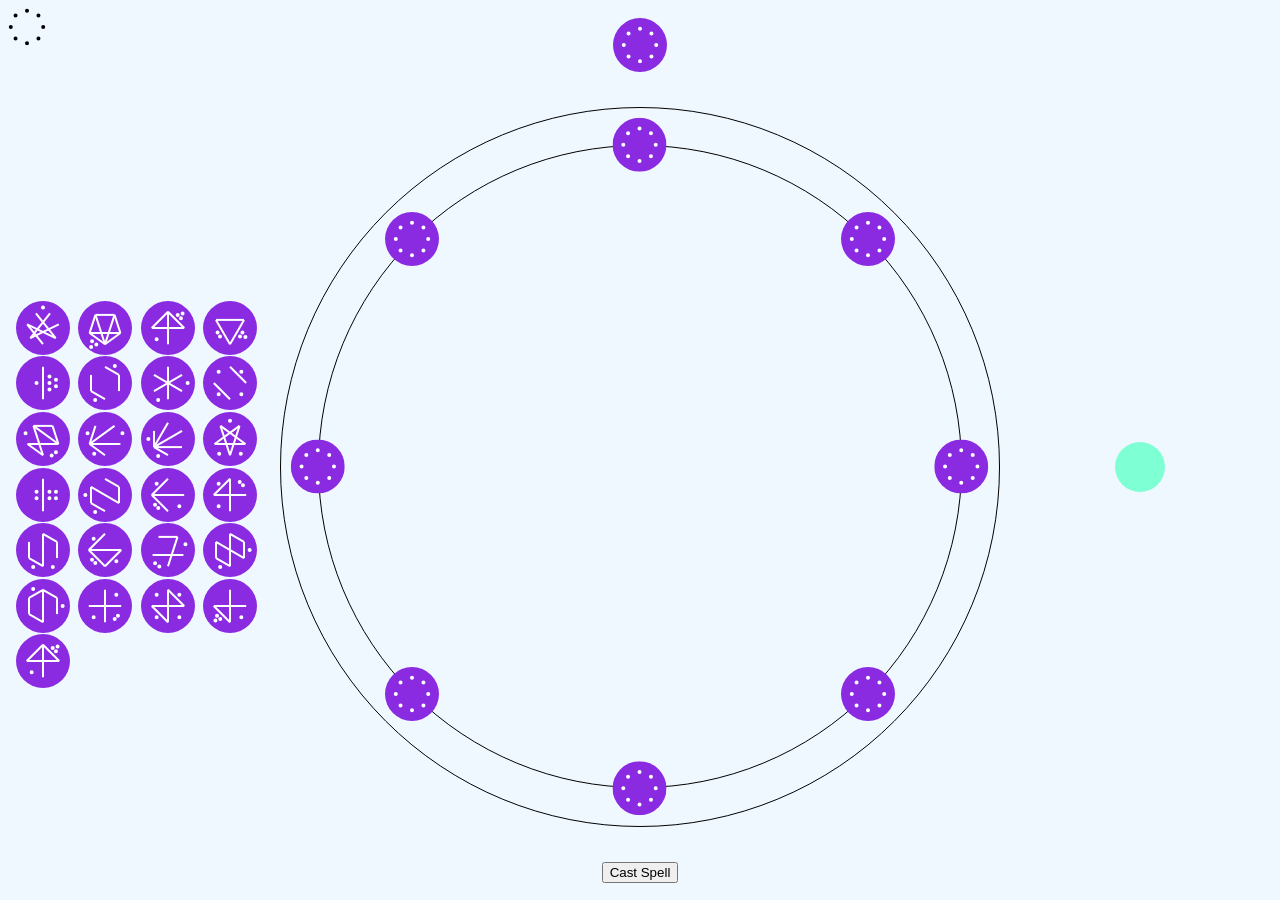
==== octagram.html @ 4550ca3b "WIP" ====
<!DOCTYPE html>
<html lang="en">
  <head>
    <meta charset="UTF-8" />
    <meta name="viewport" content="width=device-width, initial-scale=1.0" />
    <title>Octagram</title>
    <link rel="stylesheet" href="octagram.css" />
    <script src="octagram.js"></script>
    <script src="parser.js"></script>
  </head>
  <body>
    <!-- <div class="examples">--rune-value: 644;</div> -->
    <div class="spellbook">
      <div class="spellbook-runes" onclick="loadFromSpellbook(event)">
        <div id="runeA" class="rune runeA" draggable="true"></div>
        <div id="runeB" class="rune runeB" draggable="true"></div>
        <div id="runeC" class="rune runeC" draggable="true"></div>
        <div id="runeD" class="rune runeD" draggable="true"></div>
        <div id="runeE" class="rune runeE" draggable="true"></div>
        <div id="runeF" class="rune runeF" draggable="true"></div>
        <div id="runeG" class="rune runeG" draggable="true"></div>
        <div id="runeH" class="rune runeH" draggable="true"></div>
        <div id="runeI" class="rune runeI" draggable="true"></div>
        <div id="runeJ" class="rune runeJ" draggable="true"></div>
        <div id="runeK" class="rune runeK" draggable="true"></div>
        <div id="runeL" class="rune runeL" draggable="true"></div>
        <div id="runeM" class="rune runeM" draggable="true"></div>
        <div id="runeN" class="rune runeN" draggable="true"></div>
        <div id="runeO" class="rune runeO" draggable="true"></div>
        <div id="runeP" class="rune runeP" draggable="true"></div>
        <div id="runeQ" class="rune runeQ" draggable="true"></div>
        <div id="runeR" class="rune runeR" draggable="true"></div>
        <div id="runeS" class="rune runeS" draggable="true"></div>
        <div id="runeT" class="rune runeT" draggable="true"></div>
        <div id="runeU" class="rune runeU" draggable="true"></div>
        <div id="runeV" class="rune runeV" draggable="true"></div>
        <div id="runeW" class="rune runeW" draggable="true"></div>
        <div id="runeX" class="rune runeX" draggable="true"></div>
        <div id="runeY" class="rune runeY" draggable="true"></div>
      </div>
    </div>
    <div id="bread-crumbs" class="bread-crumbs" onclick="loadBreadcrumb(event)">
      <div id="crumb-1" class="rune"></div>
    </div>
    <div class="magic-circle">
      <div class="container">
        <div class="circle"></div>
        <div id="links" class="links">
          <div class="square"></div>
          <div class="square square2"></div>
          <div class="longbox"></div>
          <div class="longbox longbox2"></div>
          <div class="longbox longbox3"></div>
          <div class="longbox longbox4"></div>
          <div class="diagonal"></div>
          <div class="diagonal diagonal2"></div>
          <div class="diagonal diagonal3"></div>
          <div class="diagonal diagonal4"></div>
        </div>
        <div class="subsquare subsquare1" onclick="moveToSubCircle(event)">
          <div id="rune1" class="rune rune1" draggable="true"></div>
          <div id="rune3" class="rune rune3" draggable="true"></div>
          <div id="rune5" class="rune rune5" draggable="true"></div>
          <div id="rune7" class="rune rune7" draggable="true"></div>
        </div>
        <div class="subsquare subsquare2" onclick="moveToSubCircle(event)">
          <div id="rune2" class="rune rune2" draggable="true"></div>
          <div id="rune4" class="rune rune4" draggable="true"></div>
          <div id="rune6" class="rune rune6" draggable="true"></div>
          <div id="rune8" class="rune rune8" draggable="true"></div>
        </div>
      </div>
    </div>
    <div id="result" class="result"></div>
    <div id="spell-result" class="spell-result"></div>
    <div class="cast-button-container">
      <button id="cast-button" class="cast-button">Cast Spell</button>
    </div>

    <template id="crumb-template">
      <div class="rune"></div>
    </template>

    <template id="crumb-arrow-template">
      <div>></div>
    </template>

    <script>
      CSS.paintWorklet.addModule("../runeWorklet.js");
    </script>
  </body>
</html>
---- octagram.css ----
@property --rune-value {
  syntax: "<integer>";
  inherits: false;
  initial-value: 0;
}

@property --rune-color {
  syntax: "<color>";
  inherits: false;
  initial-value: black;
}

* {
  box-sizing: border-box;
}

html {
  height: 100%;
}

body {
  height: 100%;
  width: 100%;
  margin: 0;

  background-color: aliceblue;
  display: grid;
  grid-template-areas:
    "crumbs    crumbs crumbs"
    "spellbook circle result"
    "spellbook button _";
  grid-template-columns: 1fr auto 1fr;

  align-items: center;
  justify-items: center;
}

@keyframes rotate {
  100% {
    transform: rotate(1turn);
  }
}

.bread-crumbs {
  grid-area: crumbs;
  display: flex;
  gap: 1em;
  align-items: center;
  justify-content: center;
}

.cast-button-container {
  grid-area: button;
}

.spellbook {
  grid-area: spellbook;
  justify-self: stretch;
}

.spellbook-runes {
  padding: 1em;

  display: grid;
  grid-template-columns: repeat(auto-fill, minmax(6vmin, 1fr));
  grid-template-rows: repeat(auto-fill, minmax(6vmin, 1fr));

  gap: 0.1em;

  overflow: auto;
}

.magic-circle {
  grid-area: circle;
  width: 80vmin;
  height: 80vmin;
  overflow: hidden;
}

.container {
  width: 100%;
  height: 100%;
  display: grid;
  grid-template-areas: "magic";
  justify-items: center;
  align-items: center;

  animation: linear rotate 120s;
  animation-iteration-count: infinite;
}

.circle,
.subsquare,
.links {
  grid-area: magic;
}

.circle {
  border: 1px solid black;
  border-radius: 50%;
  width: 100%;
  height: 100%;
}

.subsquare {
  width: 70.7%; /* sqrt(2) / 2 */
  height: 70.7%;
  position: relative;
}

.subsquare2 {
  transform: rotate(calc(1 / 8 * 1turn));
  transform-origin: center;
}

@keyframes rotate-modified {
  100% {
    transform: rotate(calc(7 / 8 * 1turn));
  }
}

.magic-circle .subsquare2 .rune {
  transform: rotate(calc(-1 / 8 * 1turn));
  transform-origin: center;

  animation: linear rotate-modified 120s;
  animation-iteration-count: infinite;
  animation-direction: reverse;
}

.rune {
  background: paint(rune-smith);
  --rune-color: white;

  width: 6vmin;
  height: 6vmin;
  background-color: blueviolet;

  align-content: center;
  text-align: center;
  border-radius: 50%;

  font-size: 4vmin;
  color: azure;
}

.magic-circle .rune {
  position: absolute;

  animation: linear rotate 120s;
  animation-iteration-count: infinite;
  animation-direction: reverse;
}

.rune1,
.rune2 {
  top: 0;
  left: 0;
}

.rune3,
.rune4 {
  top: 0;
  right: 0;
}

.rune5,
.rune6 {
  bottom: 0;
  right: 0;
}

.rune7,
.rune8 {
  bottom: 0;
  left: 0;
}

.runeA {
  --rune-value: 71704;
}
.runeB {
  --rune-value: 287373;
}
.runeC {
  --rune-value: 3089;
}
.runeD {
  --rune-value: 1041;
}
.runeE {
  --rune-value: 2;
}
.runeF {
  --rune-value: 4210721;
}
.runeG {
  --rune-value: 66564;
}
.runeH {
  --rune-value: 16416;
}
.runeI {
  --rune-value: 417864;
}
.runeJ {
  --rune-value: 54;
}
.runeK {
  --rune-value: 62;
}
.runeL {
  --rune-value: 1051148;
}
.runeM {
  --rune-value: 4;
}
.runeN {
  --rune-value: 4489250;
  /* --rune-value: 552; */
}
.runeO {
  --rune-value: 22;
}
.runeP {
  --rune-value: 65554;
}
.runeQ {
  --rune-value: 335905;
}
.runeR {
  --rune-value: 524310;
}
.runeS {
  --rune-value: 32904;
}
.runeT {
  --rune-value: 599073;
}
.runeU {
  --rune-value: 10748225;
}
.runeV {
  --rune-value: 2052;
}
.runeW {
  --rune-value: 81960;
}
.runeX {
  --rune-value: 522;
}
.runeY {
  --rune-value: 3089;
}

.links {
  width: calc(100% - calc(6vmin * 2 * 0.707));
  height: calc(100% - calc(6vmin * 2 * 0.707));
  border: 1px solid black;
  border-radius: 50%;

  display: grid;
  grid-template-areas: "link";
  justify-items: center;
  align-items: center;

  --link-color: rebeccapurple;
  --link-width: 4px;

  --link-1-2: 0;
  --link-1-3: 0;
  --link-1-4: 0;
  --link-1-5: 0;
  --link-1-6: 0;
  --link-1-7: 0;
  --link-1-8: 0;

  --link-2-3: 0;
  --link-2-4: 0;
  --link-2-5: 0;
  --link-2-6: 0;
  --link-2-7: 0;
  --link-2-8: 0;

  --link-3-4: 0;
  --link-3-5: 0;
  --link-3-6: 0;
  --link-3-7: 0;
  --link-3-8: 0;

  --link-4-5: 0;
  --link-4-6: 0;
  --link-4-7: 0;
  --link-4-8: 0;

  --link-5-6: 0;
  --link-5-7: 0;
  --link-5-8: 0;

  --link-6-7: 0;
  --link-6-8: 0;

  --link-7-8: 0;
}

.longbox {
  width: 38.3%; /* sqrt(2 - sqrt(2)) / 2 */
  height: 92.4%; /* sqrt(2 + sqrt(2)) / 2 */
  position: relative;
  border: 4px solid var(--link-color);

  border-top-width: calc(var(--link-2-3) * var(--link-width));
  border-right-width: calc(var(--link-3-6) * var(--link-width));
  border-bottom-width: calc(var(--link-6-7) * var(--link-width));
  border-left-width: calc(var(--link-2-7) * var(--link-width));
  grid-area: link;
  transform: rotate(calc(1 / 16 * 1turn));
}

.longbox2 {
  transform: rotate(calc(3 / 16 * 1turn));
  border-top-width: calc(var(--link-3-4) * var(--link-width));
  border-right-width: calc(var(--link-4-7) * var(--link-width));
  border-bottom-width: calc(var(--link-7-8) * var(--link-width));
  border-left-width: calc(var(--link-3-8) * var(--link-width));
}

.longbox3 {
  transform: rotate(calc(5 / 16 * 1turn));
  border-top-width: calc(var(--link-4-5) * var(--link-width));
  border-right-width: calc(var(--link-5-8) * var(--link-width));
  border-bottom-width: calc(var(--link-1-8) * var(--link-width));
  border-left-width: calc(var(--link-1-4) * var(--link-width));
}

.longbox4 {
  transform: rotate(calc(7 / 16 * 1turn));
  border-top-width: calc(var(--link-5-6) * var(--link-width));
  border-right-width: calc(var(--link-1-6) * var(--link-width));
  border-bottom-width: calc(var(--link-1-2) * var(--link-width));
  border-left-width: calc(var(--link-2-5) * var(--link-width));
}

.square {
  width: 70.7%; /* sqrt(2) / 2 */
  height: 70.7%;
  position: relative;
  grid-area: link;
  border: 4px solid var(--link-color);
  border-top-width: calc(var(--link-1-3) * var(--link-width));
  border-right-width: calc(var(--link-3-5) * var(--link-width));
  border-bottom-width: calc(var(--link-5-7) * var(--link-width));
  border-left-width: calc(var(--link-1-7) * var(--link-width));
}

.square2 {
  transform: rotate(calc(1 / 8 * 1turn));
  transform-origin: center;
  border-top-width: calc(var(--link-2-4) * var(--link-width));
  border-right-width: calc(var(--link-4-6) * var(--link-width));
  border-bottom-width: calc(var(--link-6-8) * var(--link-width));
  border-left-width: calc(var(--link-2-8) * var(--link-width));
}

.diagonal {
  width: 0%;
  height: 100%;
  position: relative;
  border-style: solid;
  border-color: var(--link-color);
  border-width: 0 0 0 0;
  border-right-width: calc(var(--link-2-6) * var(--link-width));
  grid-area: link;
}

.diagonal2 {
  transform: rotate(calc(1 / 8 * 1turn));
  border-right-width: calc(var(--link-3-7) * var(--link-width));
}

.diagonal3 {
  transform: rotate(calc(2 / 8 * 1turn));
  border-right-width: calc(var(--link-4-8) * var(--link-width));
}

.diagonal4 {
  transform: rotate(calc(3 / 8 * 1turn));
  border-right-width: calc(var(--link-1-5) * var(--link-width));
}

.result {
  width: 6vmin;
  height: 6vmin;
  position: absolute;
  top: 0;
  left: 0;

  background: paint(rune-smith);
}

.spell-result {
  grid-area: result;
  background-color: aquamarine;
  width: 50px;
  height: 50px;
  border-radius: 50%;

  font-size: 2em;

  display: flex;
  align-items: center;
  justify-content: center;
}
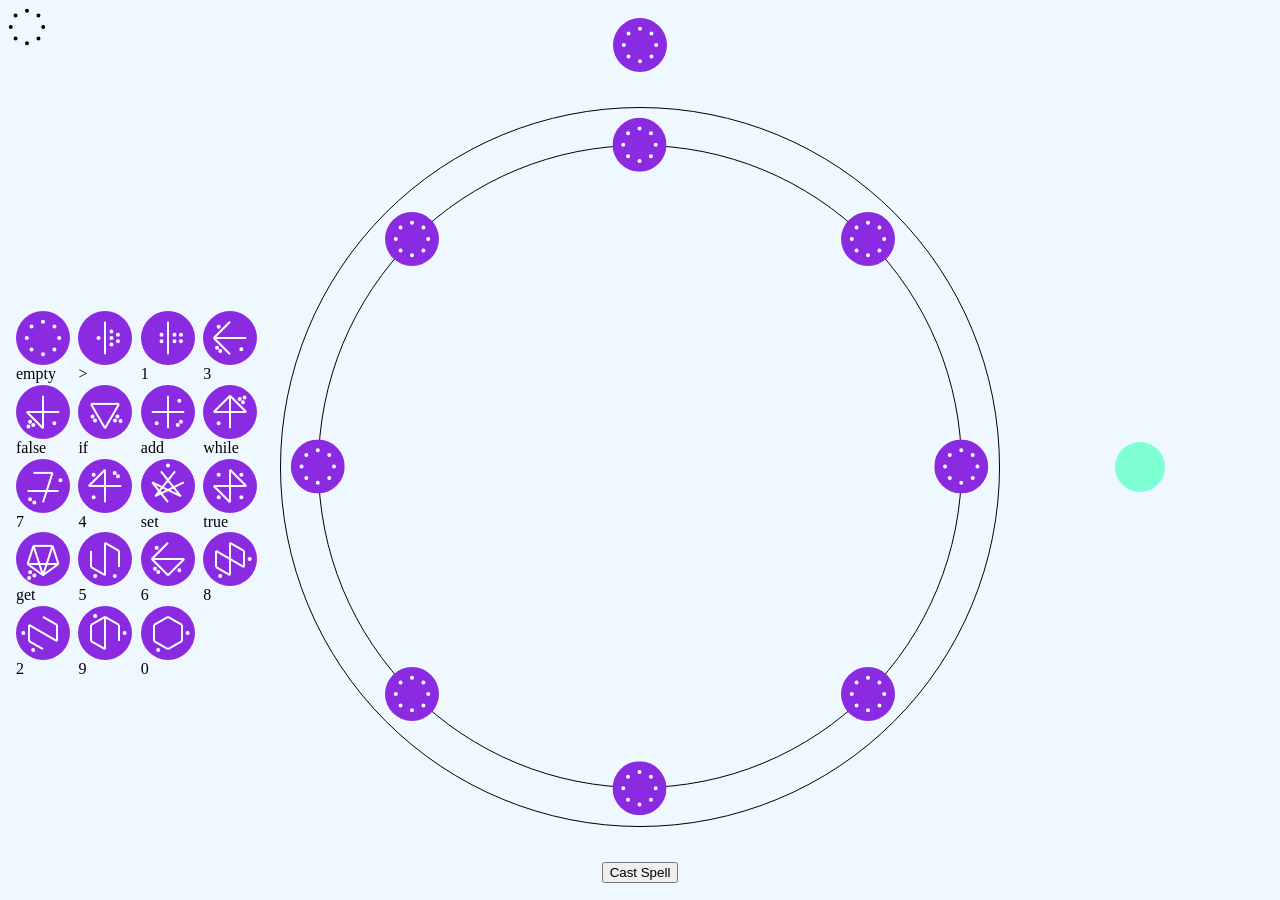
==== commit b822a2ad: "render spellbook from rune list" ====
--- a/octagram.html
+++ b/octagram.html
@@ -11,8 +11,12 @@
   <body>
     <!-- <div class="examples">--rune-value: 644;</div> -->
     <div class="spellbook">
-      <div class="spellbook-runes" onclick="loadFromSpellbook(event)">
-        <div id="runeA" class="rune runeA" draggable="true"></div>
+      <div
+        id="spellbook-runes"
+        class="spellbook-runes"
+        onclick="loadFromSpellbook(event)"
+      >
+        <!-- <div id="runeA" class="rune runeA" draggable="true"></div>
         <div id="runeB" class="rune runeB" draggable="true"></div>
         <div id="runeC" class="rune runeC" draggable="true"></div>
         <div id="runeD" class="rune runeD" draggable="true"></div>
@@ -36,7 +40,7 @@
         <div id="runeV" class="rune runeV" draggable="true"></div>
         <div id="runeW" class="rune runeW" draggable="true"></div>
         <div id="runeX" class="rune runeX" draggable="true"></div>
-        <div id="runeY" class="rune runeY" draggable="true"></div>
+        <div id="runeY" class="rune runeY" draggable="true"></div> -->
       </div>
     </div>
     <div id="bread-crumbs" class="bread-crumbs" onclick="loadBreadcrumb(event)">
@@ -77,6 +81,13 @@
       <button id="cast-button" class="cast-button">Cast Spell</button>
     </div>
 
+    <template id="spellbook-rune-template">
+      <div class="rune-container">
+        <div class="rune" draggable="true"></div>
+        <div class="rune-name"></div>
+      </div>
+    </template>
+
     <template id="crumb-template">
       <div class="rune"></div>
     </template>
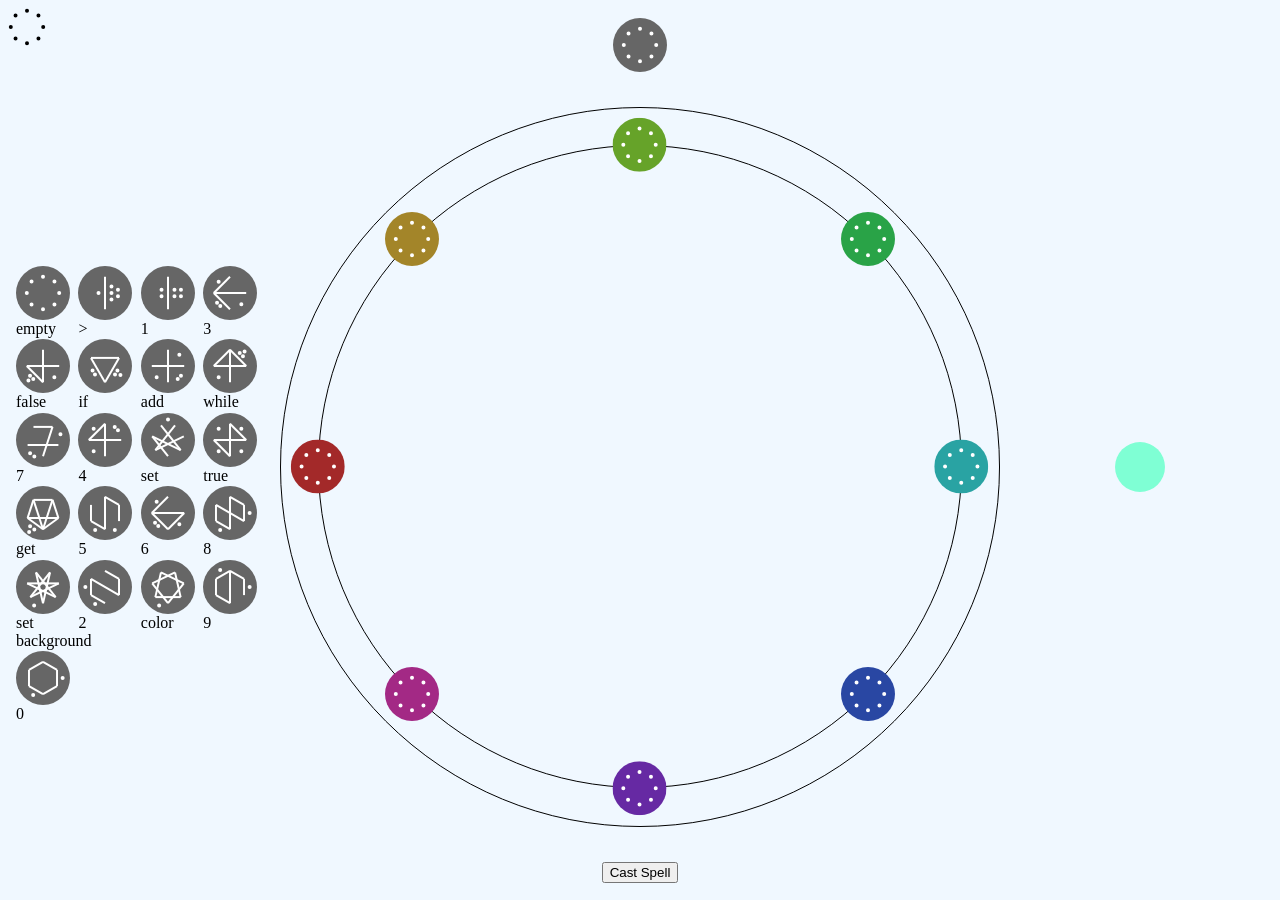
==== commit 556815db: "added colors" ====
--- a/octagram.html
+++ b/octagram.html
@@ -8,7 +8,7 @@
     <script src="octagram.js"></script>
     <script src="parser.js"></script>
   </head>
-  <body>
+  <body id="body">
     <!-- <div class="examples">--rune-value: 644;</div> -->
     <div class="spellbook">
       <div
--- a/octagram.css
+++ b/octagram.css
@@ -8,6 +8,12 @@
   syntax: "<color>";
   inherits: false;
   initial-value: black;
+}
+
+@property --background-hue {
+  syntax: "<number>";
+  initial-value: 0;
+  inherits: false;
 }
 
 * {
@@ -131,10 +137,12 @@
 .rune {
   background: paint(rune-smith);
   --rune-color: white;
+  --background-hue: 0;
+  --saturation: 0%;
 
   width: 6vmin;
   height: 6vmin;
-  background-color: blueviolet;
+  background-color: hsl(var(--background-hue), var(--saturation), 40%);
 
   align-content: center;
   text-align: center;
@@ -142,6 +150,8 @@
 
   font-size: 4vmin;
   color: azure;
+
+  transition: --background-hue 0.5s;
 }
 
 .magic-circle .rune {
@@ -150,6 +160,8 @@
   animation: linear rotate 120s;
   animation-iteration-count: infinite;
   animation-direction: reverse;
+
+  --saturation: 60%;
 }
 
 .rune1,
@@ -174,83 +186,6 @@
 .rune8 {
   bottom: 0;
   left: 0;
-}
-
-.runeA {
-  --rune-value: 71704;
-}
-.runeB {
-  --rune-value: 287373;
-}
-.runeC {
-  --rune-value: 3089;
-}
-.runeD {
-  --rune-value: 1041;
-}
-.runeE {
-  --rune-value: 2;
-}
-.runeF {
-  --rune-value: 4210721;
-}
-.runeG {
-  --rune-value: 66564;
-}
-.runeH {
-  --rune-value: 16416;
-}
-.runeI {
-  --rune-value: 417864;
-}
-.runeJ {
-  --rune-value: 54;
-}
-.runeK {
-  --rune-value: 62;
-}
-.runeL {
-  --rune-value: 1051148;
-}
-.runeM {
-  --rune-value: 4;
-}
-.runeN {
-  --rune-value: 4489250;
-  /* --rune-value: 552; */
-}
-.runeO {
-  --rune-value: 22;
-}
-.runeP {
-  --rune-value: 65554;
-}
-.runeQ {
-  --rune-value: 335905;
-}
-.runeR {
-  --rune-value: 524310;
-}
-.runeS {
-  --rune-value: 32904;
-}
-.runeT {
-  --rune-value: 599073;
-}
-.runeU {
-  --rune-value: 10748225;
-}
-.runeV {
-  --rune-value: 2052;
-}
-.runeW {
-  --rune-value: 81960;
-}
-.runeX {
-  --rune-value: 522;
-}
-.runeY {
-  --rune-value: 3089;
 }
 
 .links {
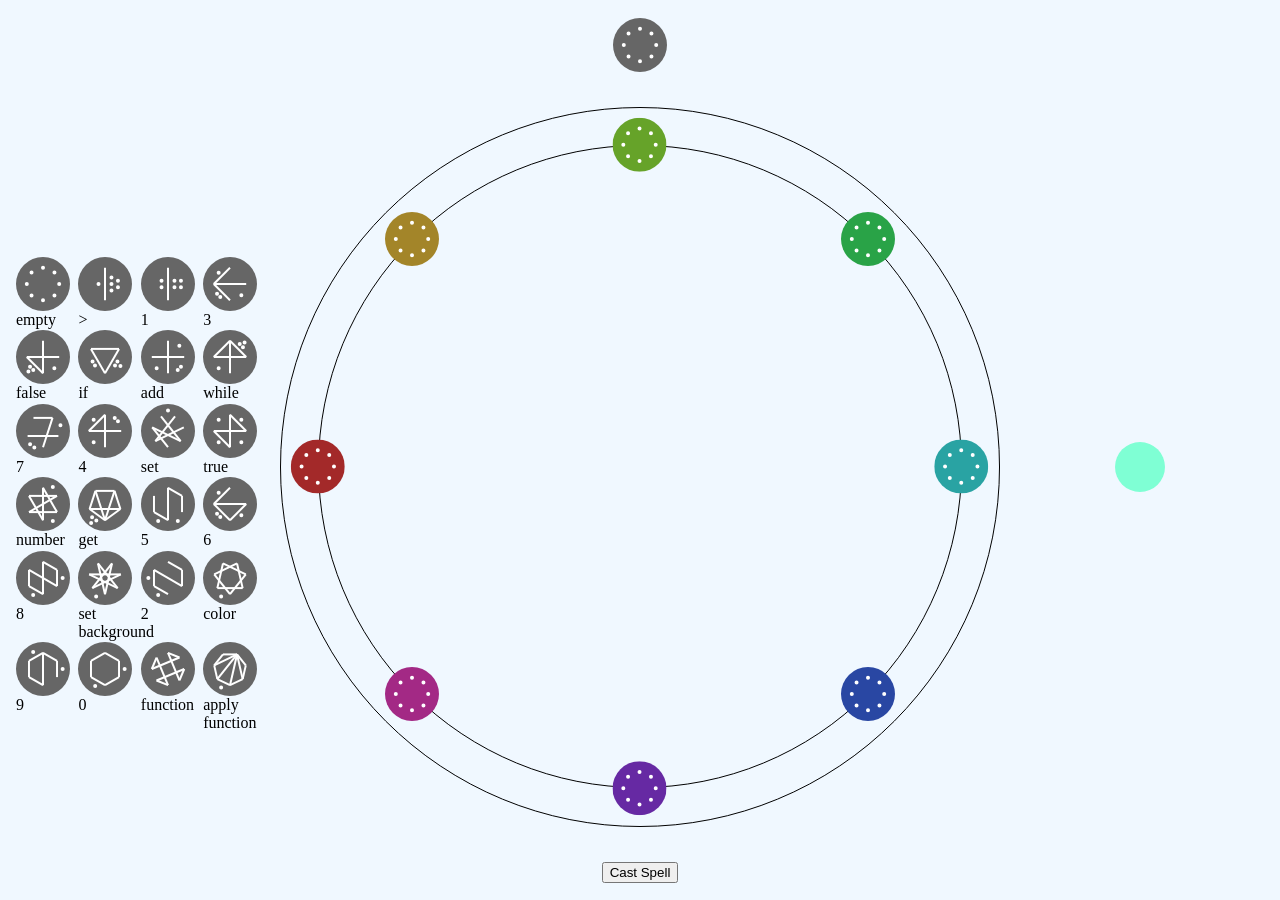
==== commit bc214ab5: "removed excess code" ====
--- a/octagram.html
+++ b/octagram.html
@@ -9,39 +9,12 @@
     <script src="parser.js"></script>
   </head>
   <body id="body">
-    <!-- <div class="examples">--rune-value: 644;</div> -->
     <div class="spellbook">
       <div
         id="spellbook-runes"
         class="spellbook-runes"
         onclick="loadFromSpellbook(event)"
-      >
-        <!-- <div id="runeA" class="rune runeA" draggable="true"></div>
-        <div id="runeB" class="rune runeB" draggable="true"></div>
-        <div id="runeC" class="rune runeC" draggable="true"></div>
-        <div id="runeD" class="rune runeD" draggable="true"></div>
-        <div id="runeE" class="rune runeE" draggable="true"></div>
-        <div id="runeF" class="rune runeF" draggable="true"></div>
-        <div id="runeG" class="rune runeG" draggable="true"></div>
-        <div id="runeH" class="rune runeH" draggable="true"></div>
-        <div id="runeI" class="rune runeI" draggable="true"></div>
-        <div id="runeJ" class="rune runeJ" draggable="true"></div>
-        <div id="runeK" class="rune runeK" draggable="true"></div>
-        <div id="runeL" class="rune runeL" draggable="true"></div>
-        <div id="runeM" class="rune runeM" draggable="true"></div>
-        <div id="runeN" class="rune runeN" draggable="true"></div>
-        <div id="runeO" class="rune runeO" draggable="true"></div>
-        <div id="runeP" class="rune runeP" draggable="true"></div>
-        <div id="runeQ" class="rune runeQ" draggable="true"></div>
-        <div id="runeR" class="rune runeR" draggable="true"></div>
-        <div id="runeS" class="rune runeS" draggable="true"></div>
-        <div id="runeT" class="rune runeT" draggable="true"></div>
-        <div id="runeU" class="rune runeU" draggable="true"></div>
-        <div id="runeV" class="rune runeV" draggable="true"></div>
-        <div id="runeW" class="rune runeW" draggable="true"></div>
-        <div id="runeX" class="rune runeX" draggable="true"></div>
-        <div id="runeY" class="rune runeY" draggable="true"></div> -->
-      </div>
+      ></div>
     </div>
     <div id="bread-crumbs" class="bread-crumbs" onclick="loadBreadcrumb(event)">
       <div id="crumb-1" class="rune"></div>
@@ -75,7 +48,6 @@
         </div>
       </div>
     </div>
-    <div id="result" class="result"></div>
     <div id="spell-result" class="spell-result"></div>
     <div class="cast-button-container">
       <button id="cast-button" class="cast-button">Cast Spell</button>
--- a/octagram.css
+++ b/octagram.css
@@ -323,16 +323,6 @@
   border-right-width: calc(var(--link-1-5) * var(--link-width));
 }
 
-.result {
-  width: 6vmin;
-  height: 6vmin;
-  position: absolute;
-  top: 0;
-  left: 0;
-
-  background: paint(rune-smith);
-}
-
 .spell-result {
   grid-area: result;
   background-color: aquamarine;
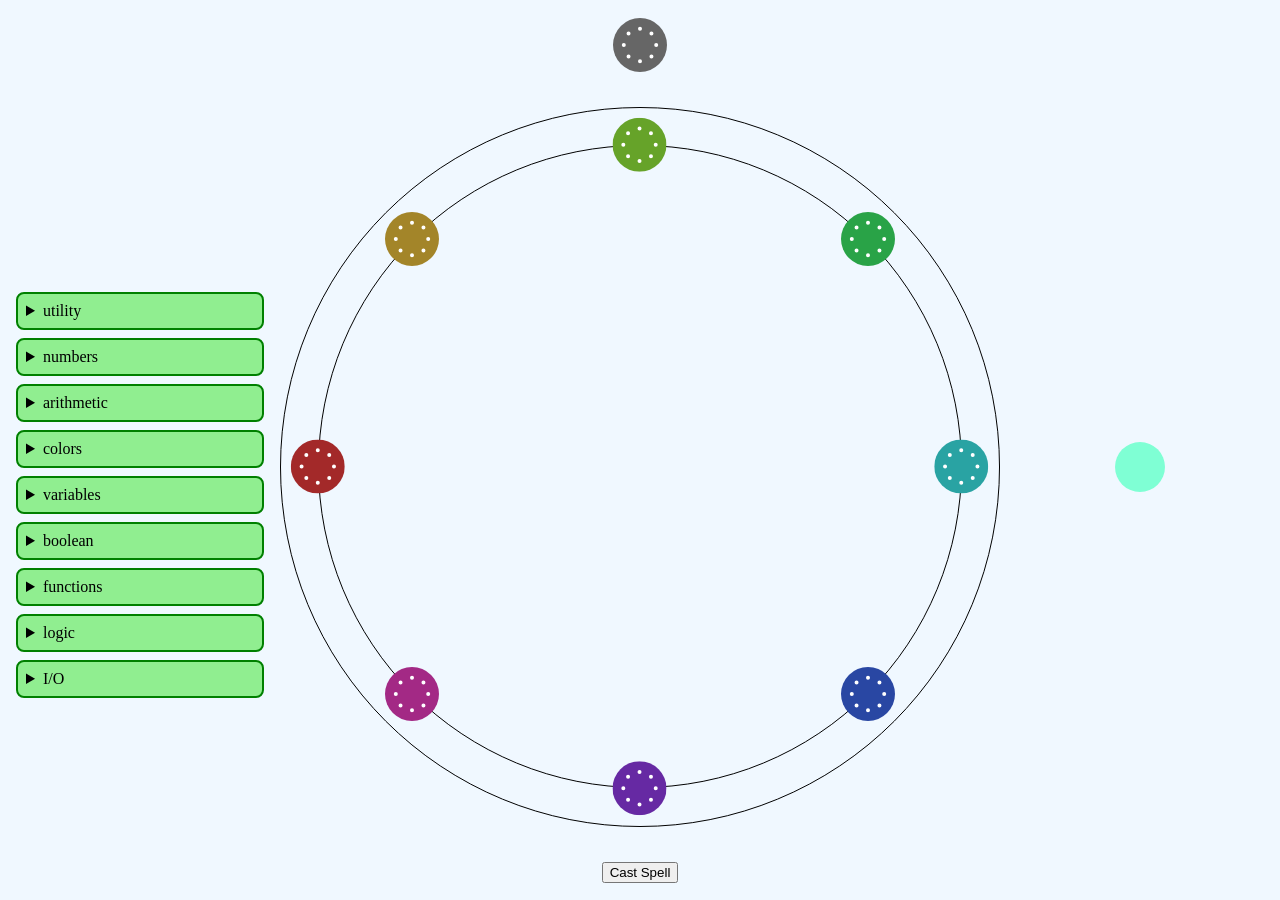
==== commit df607699: "rework spellbook" ====
--- a/octagram.html
+++ b/octagram.html
@@ -5,14 +5,15 @@
     <meta name="viewport" content="width=device-width, initial-scale=1.0" />
     <title>Octagram</title>
     <link rel="stylesheet" href="octagram.css" />
+    <script src="parser.js"></script>
+    <script src="spellbook.js"></script>
     <script src="octagram.js"></script>
-    <script src="parser.js"></script>
   </head>
   <body id="body">
     <div class="spellbook">
       <div
-        id="spellbook-runes"
-        class="spellbook-runes"
+        id="spellbook-sections"
+        class="spellbook-sections"
         onclick="loadFromSpellbook(event)"
       ></div>
     </div>
@@ -53,6 +54,13 @@
       <button id="cast-button" class="cast-button">Cast Spell</button>
     </div>
 
+    <template id="spellbook-section-template">
+      <details>
+        <summary></summary>
+        <div class="rune-grid"></div>
+      </details>
+    </template>
+
     <template id="spellbook-rune-template">
       <div class="rune-container">
         <div class="rune" draggable="true"></div>
--- a/octagram.css
+++ b/octagram.css
@@ -64,9 +64,20 @@
   justify-self: stretch;
 }
 
-.spellbook-runes {
+.spellbook-sections {
   padding: 1em;
-
+}
+
+.spellbook-sections details {
+  background-color: lightgreen;
+  padding: 0.5em;
+  margin: 0.5em 0;
+
+  border: 2px solid green;
+  border-radius: 0.5em;
+}
+
+.rune-grid {
   display: grid;
   grid-template-columns: repeat(auto-fill, minmax(6vmin, 1fr));
   grid-template-rows: repeat(auto-fill, minmax(6vmin, 1fr));
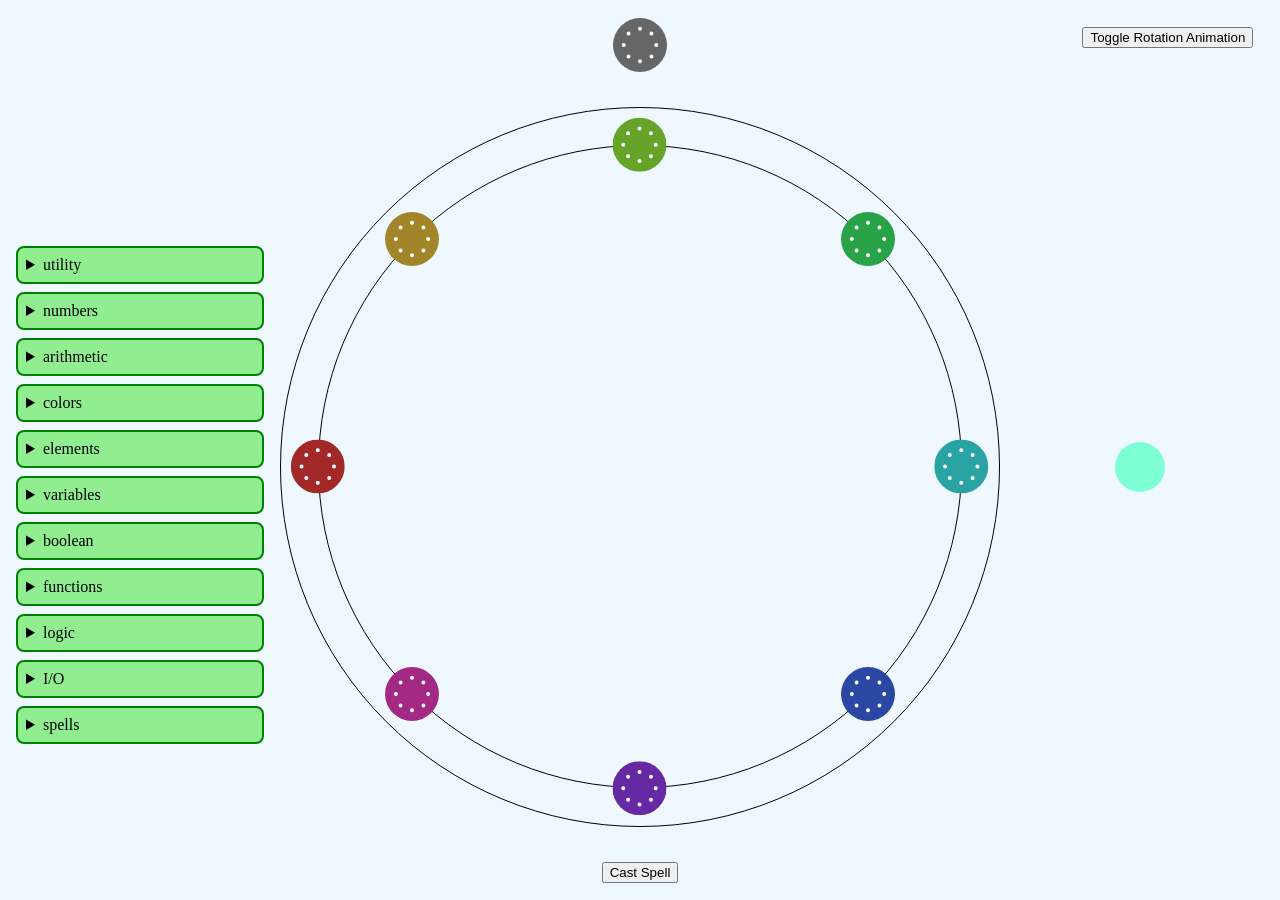
==== commit eddee36d: "added rotation toggle" ====
--- a/octagram.html
+++ b/octagram.html
@@ -1,4 +1,4 @@
-<!DOCTYPE html>
+<!doctype html>
 <html lang="en">
   <head>
     <meta charset="UTF-8" />
@@ -20,7 +20,7 @@
     <div id="bread-crumbs" class="bread-crumbs" onclick="loadBreadcrumb(event)">
       <div id="crumb-1" class="rune"></div>
     </div>
-    <div class="magic-circle">
+    <div id="magic-circle" class="magic-circle rotation-on">
       <div class="container">
         <div class="circle"></div>
         <div id="links" class="links">
@@ -50,6 +50,9 @@
       </div>
     </div>
     <div id="spell-result" class="spell-result"></div>
+    <button id="rotation-toggle" class="rotation-toggle">
+      Toggle Rotation Animation
+    </button>
     <div class="cast-button-container">
       <button id="cast-button" class="cast-button">Cast Spell</button>
     </div>
--- a/octagram.css
+++ b/octagram.css
@@ -104,6 +104,11 @@
 
   animation: linear rotate 120s;
   animation-iteration-count: infinite;
+  animation-play-state: paused;
+}
+
+.magic-circle.rotation-on .container {
+  animation-play-state: running;
 }
 
 .circle,
@@ -143,6 +148,11 @@
   animation: linear rotate-modified 120s;
   animation-iteration-count: infinite;
   animation-direction: reverse;
+  animation-play-state: paused;
+}
+
+.magic-circle.rotation-on .subsquare2 .rune {
+  animation-play-state: running;
 }
 
 .rune {
@@ -167,12 +177,15 @@
 
 .magic-circle .rune {
   position: absolute;
-
+  --saturation: 60%;
   animation: linear rotate 120s;
   animation-iteration-count: infinite;
   animation-direction: reverse;
-
-  --saturation: 60%;
+  animation-play-state: paused;
+}
+
+.magic-circle.rotation-on .rune {
+  animation-play-state: running;
 }
 
 .rune1,
@@ -347,3 +360,9 @@
   align-items: center;
   justify-content: center;
 }
+
+.rotation-toggle {
+  position: absolute;
+  top: 2em;
+  right: 2em;
+}
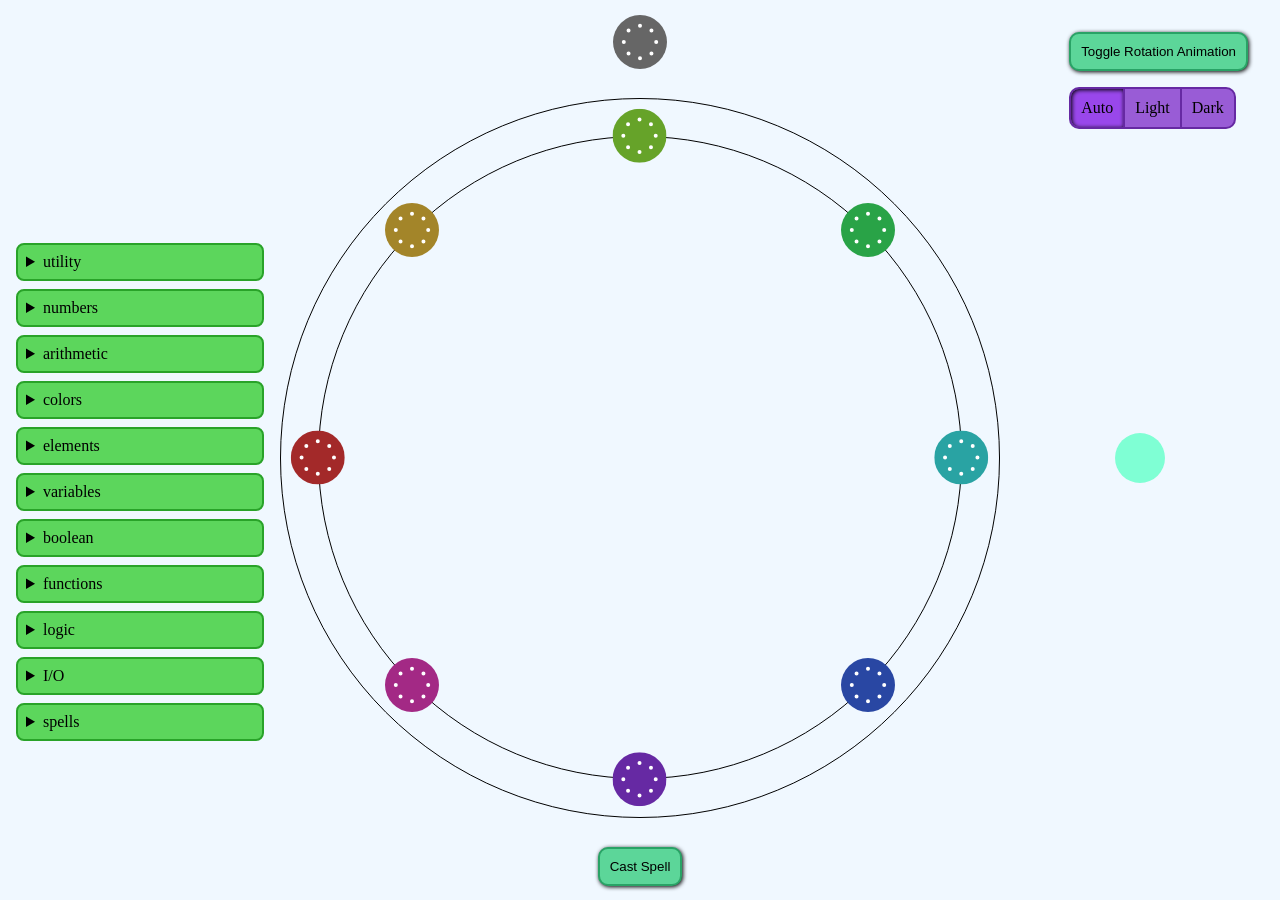
==== commit 3bfb35f5: "settings styling" ====
--- a/octagram.html
+++ b/octagram.html
@@ -10,17 +10,17 @@
     <script src="octagram.js"></script>
   </head>
   <body id="body">
-    <div class="spellbook">
+    <spell-book>
       <div
         id="spellbook-sections"
         class="spellbook-sections"
         onclick="loadFromSpellbook(event)"
       ></div>
-    </div>
+    </spell-book>
     <div id="bread-crumbs" class="bread-crumbs" onclick="loadBreadcrumb(event)">
       <div id="crumb-1" class="rune"></div>
     </div>
-    <div id="magic-circle" class="magic-circle rotation-on">
+    <magic-circle id="magic-circle" class="rotation-on"">
       <div class="container">
         <div class="circle"></div>
         <div id="links" class="links">
@@ -48,14 +48,22 @@
           <div id="rune8" class="rune rune8" draggable="true"></div>
         </div>
       </div>
-    </div>
+    </magic-circle>
     <div id="spell-result" class="spell-result"></div>
-    <button id="rotation-toggle" class="rotation-toggle">
-      Toggle Rotation Animation
-    </button>
     <div class="cast-button-container">
       <button id="cast-button" class="cast-button">Cast Spell</button>
     </div>
+    <div class="settings">
+      <button id="rotation-toggle" class="rotation-toggle">
+        Toggle Rotation Animation
+      </button>
+      <radio-picker role="radiogroup">
+        <label><input type="radio" name="color-scheme" id="color-scheme-auto" checked>Auto</label>
+        <label><input type="radio" name="color-scheme" id="color-scheme-light">Light</label>
+        <label><input type="radio" name="color-scheme" id="color-scheme-dark">Dark</label>
+      </radio-picker> 
+    </div>
+
 
     <template id="spellbook-section-template">
       <details>
--- a/octagram.css
+++ b/octagram.css
@@ -20,6 +20,16 @@
   box-sizing: border-box;
 }
 
+body {
+  color-scheme: light dark;
+  &:has(#color-scheme-light:checked) {
+    color-scheme: light;
+  }
+  &:has(#color-scheme-dark:checked) {
+    color-scheme: dark;
+  }
+}
+
 html {
   height: 100%;
 }
@@ -29,7 +39,7 @@
   width: 100%;
   margin: 0;
 
-  background-color: aliceblue;
+  background-color: light-dark(aliceblue, darkgrey);
   display: grid;
   grid-template-areas:
     "crumbs    crumbs crumbs"
@@ -41,6 +51,88 @@
   justify-items: center;
 }
 
+.settings {
+  position: absolute;
+  top: 2em;
+  right: 2em;
+
+  display: flex;
+  flex-direction: column;
+  gap: 1em;
+}
+
+radio-picker {
+  display: flex;
+
+  input {
+    display: none;
+  }
+
+  label {
+    --hue: 270;
+    background-color: light-dark(
+      hsl(var(--hue), 60%, 60%),
+      hsl(var(--hue), 30%, 60%)
+    );
+    display: flex;
+    padding: 10px;
+    border: 2px solid
+      light-dark(hsl(var(--hue), 60%, 40%), hsl(var(--hue), 30%, 40%));
+    cursor: pointer;
+
+    &:hover,
+    &:focus {
+      background-color: light-dark(
+        hsl(var(--hue), 80%, 60%),
+        hsl(var(--hue), 50%, 60%)
+      );
+    }
+
+    &:has(input:checked) {
+      box-shadow: inset 1px 1px 4px 0px black;
+      background-color: light-dark(
+        hsl(var(--hue), 80%, 60%),
+        hsl(var(--hue), 50%, 60%)
+      );
+    }
+
+    &:first-child {
+      border-radius: 10px 0 0 10px;
+    }
+
+    &:not(:last-child) {
+      border-inline-end: none;
+    }
+
+    &:last-child {
+      border-radius: 0 10px 10px 0;
+    }
+  }
+}
+
+button {
+  --hue: 150;
+  padding: 10px;
+  border-radius: 10px;
+
+  background-color: light-dark(
+    hsl(var(--hue), 60%, 60%),
+    hsl(var(--hue), 30%, 60%)
+  );
+  border: 2px solid
+    light-dark(hsl(var(--hue), 60%, 40%), hsl(var(--hue), 30%, 40%));
+
+  &:hover,
+  &:focus {
+    background-color: light-dark(
+      hsl(var(--hue), 80%, 60%),
+      hsl(var(--hue), 50%, 60%)
+    );
+  }
+
+  box-shadow: 1px 1px 4px black;
+}
+
 @keyframes rotate {
   100% {
     transform: rotate(1turn);
@@ -59,7 +151,7 @@
   grid-area: button;
 }
 
-.spellbook {
+spell-book {
   grid-area: spellbook;
   justify-self: stretch;
 }
@@ -69,11 +161,11 @@
 }
 
 .spellbook-sections details {
-  background-color: lightgreen;
+  background-color: light-dark(hsl(120, 60%, 60%), hsl(120, 30%, 60%));
   padding: 0.5em;
   margin: 0.5em 0;
 
-  border: 2px solid green;
+  border: 2px solid light-dark(hsl(120, 60%, 40%), hsl(120, 30%, 40%));
   border-radius: 0.5em;
 }
 
@@ -87,7 +179,7 @@
   overflow: auto;
 }
 
-.magic-circle {
+magic-circle {
   grid-area: circle;
   width: 80vmin;
   height: 80vmin;
@@ -107,7 +199,7 @@
   animation-play-state: paused;
 }
 
-.magic-circle.rotation-on .container {
+magic-circle.rotation-on .container {
   animation-play-state: running;
 }
 
@@ -141,7 +233,7 @@
   }
 }
 
-.magic-circle .subsquare2 .rune {
+magic-circle .subsquare2 .rune {
   transform: rotate(calc(-1 / 8 * 1turn));
   transform-origin: center;
 
@@ -151,7 +243,7 @@
   animation-play-state: paused;
 }
 
-.magic-circle.rotation-on .subsquare2 .rune {
+magic-circle.rotation-on .subsquare2 .rune {
   animation-play-state: running;
 }
 
@@ -175,7 +267,7 @@
   transition: --background-hue 0.5s;
 }
 
-.magic-circle .rune {
+magic-circle .rune {
   position: absolute;
   --saturation: 60%;
   animation: linear rotate 120s;
@@ -184,7 +276,7 @@
   animation-play-state: paused;
 }
 
-.magic-circle.rotation-on .rune {
+magic-circle.rotation-on .rune {
   animation-play-state: running;
 }
 
@@ -360,9 +452,3 @@
   align-items: center;
   justify-content: center;
 }
-
-.rotation-toggle {
-  position: absolute;
-  top: 2em;
-  right: 2em;
-}
